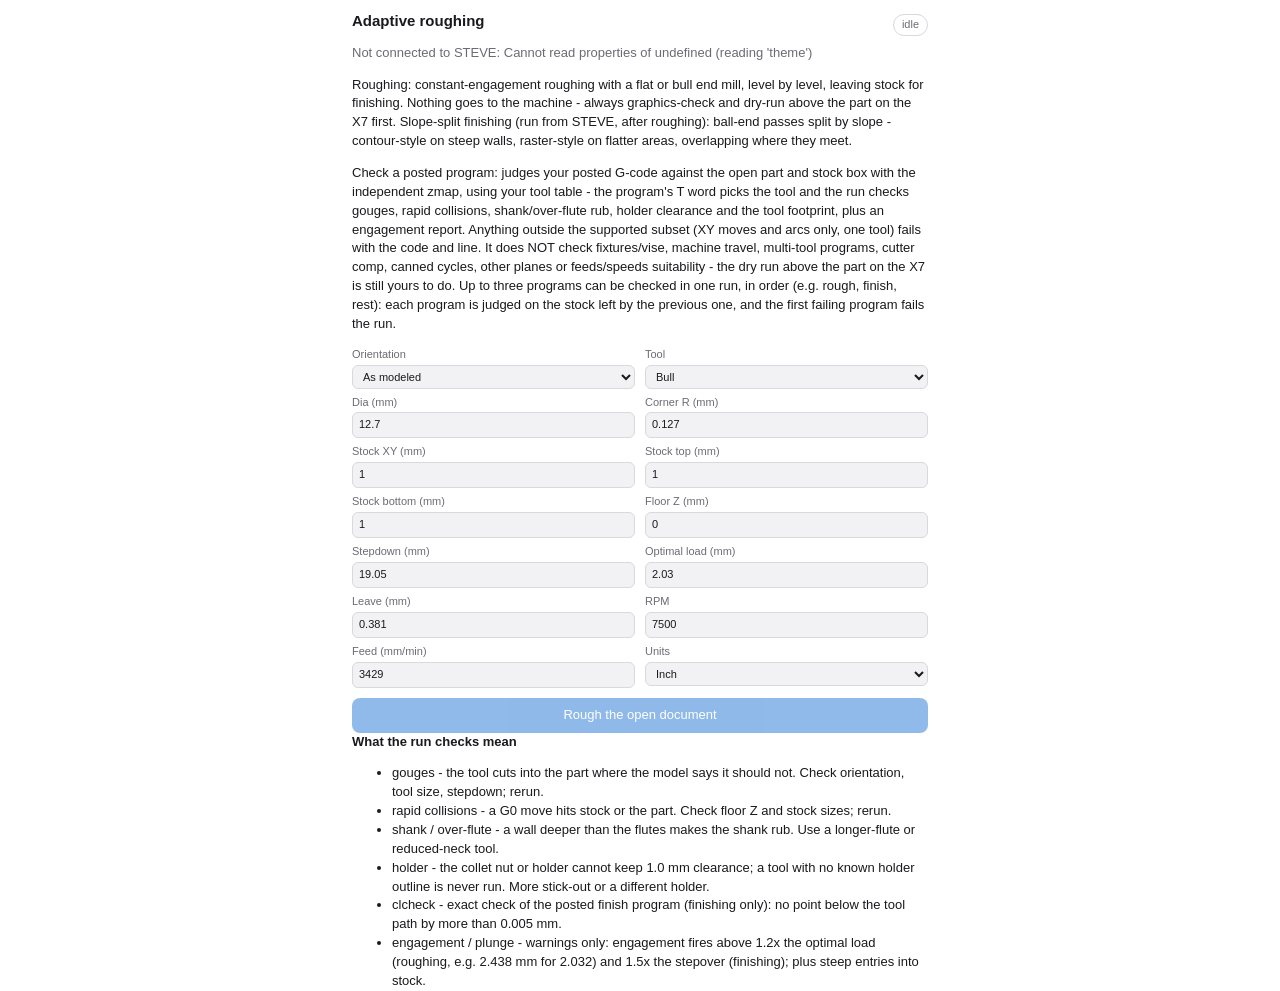
==== connector/panel/index.html @ 4dcea544 "Merge check-chain (CPc) Co-Authored-By: Claude Opus 5.5 (1M context) <noreply@anthropic.com>" ====
<!DOCTYPE html>
<html lang="en">
<head>
<meta charset="utf-8">
<meta name="viewport" content="width=device-width, initial-scale=1">
<title>STEVE CAM roughing</title>
<link rel="stylesheet" href="panel.css">
</head>
<body>
<header>
  <h1>Adaptive roughing</h1>
  <span id="engine-state" class="pill idle">idle</span>
</header>

<main>
  <section id="doc-line">No open document.</section>

  <p>Roughing: constant-engagement roughing with a flat or bull end mill,
    level by level, leaving stock for finishing. Nothing goes to the
    machine - always graphics-check and dry-run above the part on the X7
    first. Slope-split finishing (run from STEVE, after roughing): ball-end
    passes split by slope - contour-style on steep walls, raster-style on
    flatter areas, overlapping where they meet.</p>

  <p>Check a posted program: judges your posted G-code against the open
    part and stock box with the independent zmap, using your tool table -
    the program's T word picks the tool and the run checks gouges, rapid
    collisions, shank/over-flute rub, holder clearance and the tool
    footprint, plus an engagement report. Anything outside the supported
    subset (XY moves and arcs only, one tool) fails with the code and line.
    It does NOT check fixtures/vise, machine travel, multi-tool programs,
    cutter comp, canned cycles, other planes or feeds/speeds suitability -
    the dry run above the part on the X7 is still yours to do. Up to three
    programs can be checked in one run, in order (e.g. rough, finish, rest):
    each program is judged on the stock left by the previous one, and the
    first failing program fails the run.</p>

  <form id="rough-form" autocomplete="off">
    <div class="grid">
      <label>Orientation
        <select name="orientation">
          <option value="as_modeled" selected>As modeled</option>
          <option value="flip_x_180">Flip X 180</option>
          <option value="flip_y_180">Flip Y 180</option>
          <option value="flip_z_180">Flip Z 180</option>
        </select>
      </label>
      <label>Tool
        <select name="tool_type">
          <option value="bull" selected>Bull</option>
          <option value="flat">Flat</option>
          <option value="ball">Ball</option>
        </select>
      </label>
      <label>Dia (mm)<input name="tool_diameter" type="number" step="0.1"
        min="1" max="32" value="12.7"></label>
      <label>Corner R (mm)<input name="corner_radius" type="number"
        step="0.001" min="0" max="8" value="0.127"></label>
      <label>Stock XY (mm)<input name="stock_xy" type="number" step="0.1"
        min="0" max="25.4" value="1"></label>
      <label>Stock top (mm)<input name="stock_top" type="number" step="0.1"
        min="0" max="25.4" value="1"></label>
      <label>Stock bottom (mm)<input name="stock_bottom" type="number"
        step="0.1" min="0" max="25.4" value="1"></label>
      <label>Floor Z (mm)<input name="floor_z" type="number" step="0.1"
        min="0" max="200" value="0"></label>
      <label>Stepdown (mm)<input name="stepdown" type="number" step="0.1"
        min="0.1" max="25.4" value="19.05"></label>
      <label>Optimal load (mm)<input name="optimal_load" type="number"
        step="0.1" min="0.05" max="10" value="2.03"></label>
      <label>Leave (mm)<input name="stock_to_leave" type="number"
        step="0.01" min="0" max="5" value="0.381"></label>
      <label>RPM<input name="rpm" type="number" step="100" min="100"
        max="30000" value="7500"></label>
      <label>Feed (mm/min)<input name="feed" type="number" step="10"
        min="10" max="20000" value="3429"></label>
      <label>Units
        <select name="units">
          <option value="inch" selected>Inch</option>
          <option value="mm">mm</option>
        </select>
      </label>
    </div>
    <button id="rough-open" type="submit" disabled>
      Rough the open document
    </button>
  </form>

  <section id="run-card" class="hidden">
    <div class="run-head">
      <strong id="run-state">…</strong>
      <button id="cancel-btn" type="button">Cancel</button>
    </div>
    <progress id="run-progress" max="1" value="0"></progress>
    <div id="run-message"></div>
    <pre id="run-summary" class="hidden"></pre>
    <img id="run-preview" class="hidden" alt="leftover preview">
  </section>

  <section id="gate-help">
    <strong>What the run checks mean</strong>
    <ul>
      <li>gouges - the tool cuts into the part where the model says it
        should not. Check orientation, tool size, stepdown; rerun.</li>
      <li>rapid collisions - a G0 move hits stock or the part. Check floor Z
        and stock sizes; rerun.</li>
      <li>shank / over-flute - a wall deeper than the flutes makes the
        shank rub. Use a longer-flute or reduced-neck tool.</li>
      <li>holder - the collet nut or holder cannot keep 1.0 mm clearance; a
        tool with no known holder outline is never run. More stick-out or a
        different holder.</li>
      <li>clcheck - exact check of the posted finish program (finishing
        only): no point below the tool path by more than 0.005 mm.</li>
      <li>engagement / plunge - warnings only: engagement fires above 1.2x
        the optimal load (roughing, e.g. 2.438 mm for 2.032) and 1.5x the
        stepover (finishing); plus steep entries into stock.</li>
    </ul>
  </section>

  <section id="events"></section>
</main>

<script src="panel.js"></script>
</body>
</html>
---- connector/panel/panel.css ----
:root {
  --bg: #ffffff;
  --fg: #1a1a1e;
  --muted: #6b6b74;
  --card: #f2f2f5;
  --line: #d8d8de;
  --accent: #0a66d0;
}
body.dark {
  --bg: #17171b;
  --fg: #ececf1;
  --muted: #9a9aa4;
  --card: #222228;
  --line: #34343d;
  --accent: #4da3ff;
}
* { box-sizing: border-box; }
html, body { margin: 0; height: 100%; }
body {
  font: 13px/1.45 -apple-system, "Segoe UI", Roboto, sans-serif;
  background: var(--bg);
  color: var(--fg);
  min-width: 300px;
  max-width: 600px;
  margin: 0 auto;
  padding: 10px 12px 24px;
}
header {
  display: flex;
  align-items: center;
  justify-content: space-between;
  gap: 8px;
}
h1 { font-size: 15px; margin: 0 0 8px; }
.pill {
  font-size: 11px;
  padding: 2px 8px;
  border-radius: 999px;
  border: 1px solid var(--line);
  color: var(--muted);
}
.pill.busy { color: #b35c00; border-color: #b35c00; }
body.dark .pill.busy { color: #ffb066; border-color: #ffb066; }
#doc-line { color: var(--muted); margin: 4px 0 10px; }
.grid {
  display: grid;
  grid-template-columns: 1fr 1fr;
  gap: 6px 10px;
  margin-bottom: 10px;
}
label { display: flex; flex-direction: column; font-size: 11px; color: var(--muted); }
input, select {
  font: inherit;
  color: var(--fg);
  background: var(--card);
  border: 1px solid var(--line);
  border-radius: 6px;
  padding: 4px 6px;
  margin-top: 2px;
}
button {
  font: inherit;
  color: #fff;
  background: var(--accent);
  border: 0;
  border-radius: 8px;
  padding: 8px 12px;
  width: 100%;
}
button:disabled { opacity: 0.45; }
#run-card {
  margin-top: 12px;
  background: var(--card);
  border: 1px solid var(--line);
  border-radius: 10px;
  padding: 10px;
}
.run-head {
  display: flex;
  justify-content: space-between;
  align-items: center;
  margin-bottom: 6px;
}
#cancel-btn { width: auto; padding: 3px 10px; background: #c0392b; font-size: 12px; }
progress { width: 100%; height: 8px; }
#run-message { color: var(--muted); margin-top: 4px; min-height: 18px; }
pre#run-summary {
  white-space: pre-wrap;
  word-break: break-word;
  background: var(--bg);
  border: 1px solid var(--line);
  border-radius: 8px;
  padding: 8px;
  font-size: 11px;
  max-height: 220px;
  overflow: auto;
}
#run-preview { width: 100%; border-radius: 8px; margin-top: 8px; }
#events { margin-top: 10px; color: var(--muted); font-size: 11px; }
.hidden { display: none; }
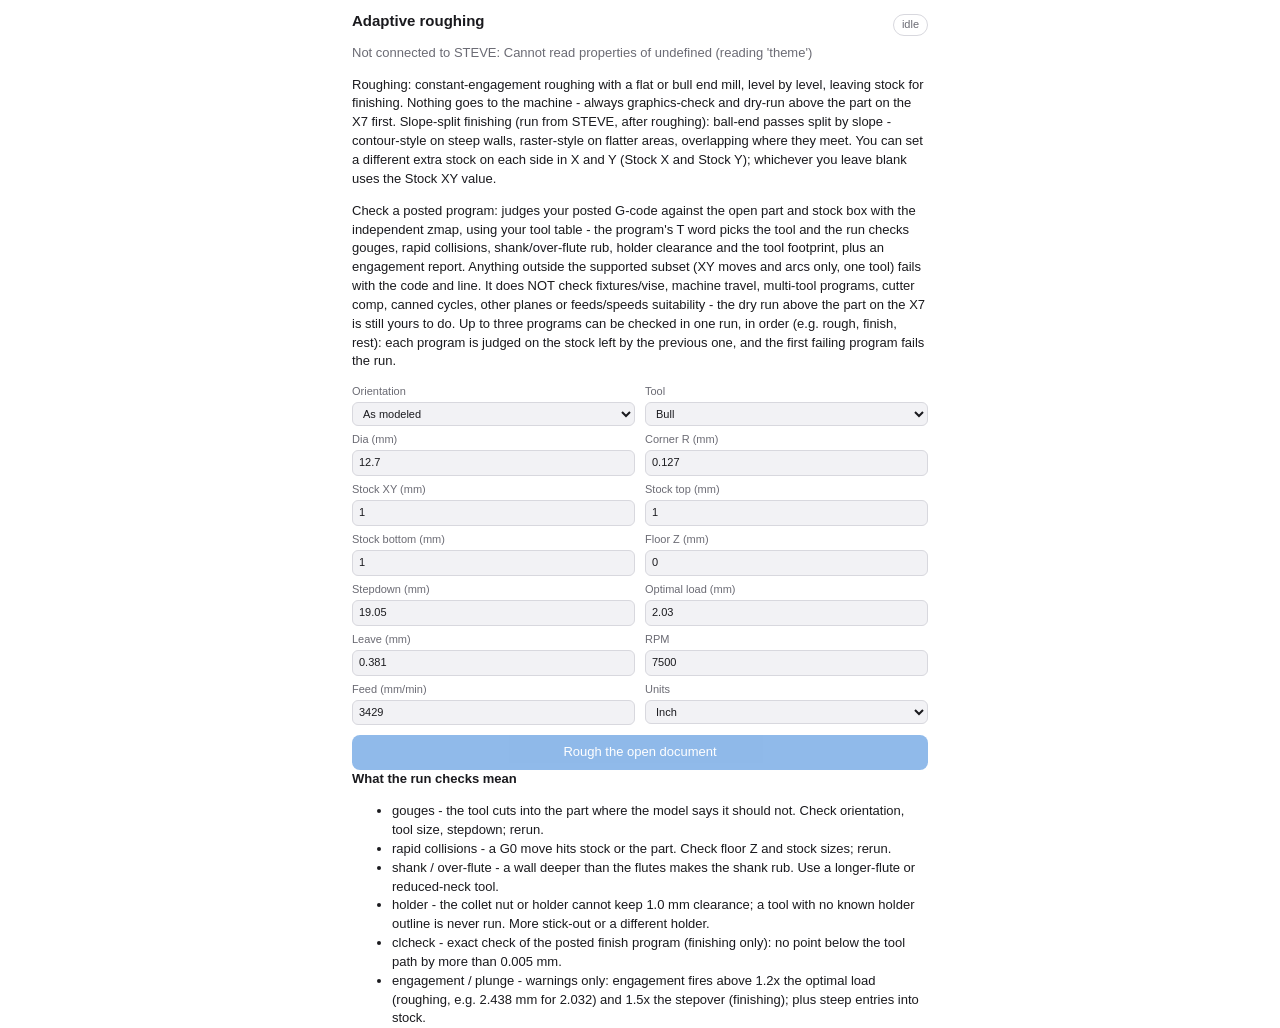
==== commit 700cd6fb: "Merge stock-xy-axes (SX) Co-Authored-By: Claude Opus 5.5 (1M context) <noreply@anthropic.com>" ====
--- a/connector/panel/index.html
+++ b/connector/panel/index.html
@@ -20,7 +20,9 @@
     machine - always graphics-check and dry-run above the part on the X7
     first. Slope-split finishing (run from STEVE, after roughing): ball-end
     passes split by slope - contour-style on steep walls, raster-style on
-    flatter areas, overlapping where they meet.</p>
+    flatter areas, overlapping where they meet. You can set a different extra
+    stock on each side in X and Y (Stock X and Stock Y); whichever you leave
+    blank uses the Stock XY value.</p>
 
   <p>Check a posted program: judges your posted G-code against the open
     part and stock box with the independent zmap, using your tool table -
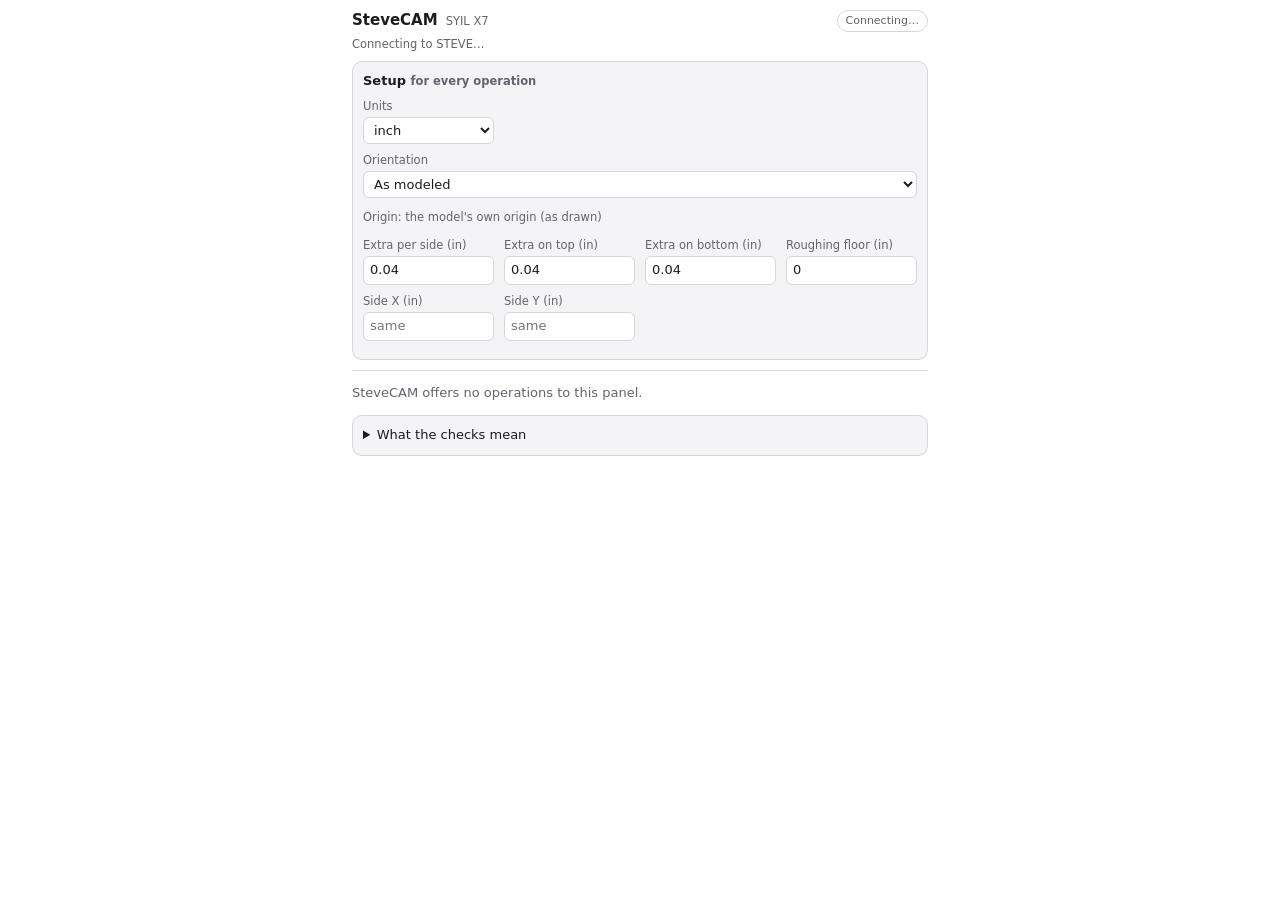
==== commit 4f72c2af: "Panel v2 (Track 3): setup card, job tools, rough/finish/check tabs, unit-aware fields, verdict/atten" ====
--- a/connector/panel/index.html
+++ b/connector/panel/index.html
@@ -1,127 +1,85 @@
-<!DOCTYPE html>
+<!doctype html>
 <html lang="en">
 <head>
 <meta charset="utf-8">
 <meta name="viewport" content="width=device-width, initial-scale=1">
-<title>STEVE CAM roughing</title>
+<title>SteveCAM</title>
 <link rel="stylesheet" href="panel.css">
 </head>
 <body>
-<header>
-  <h1>Adaptive roughing</h1>
-  <span id="engine-state" class="pill idle">idle</span>
+<header class="top">
+  <div class="brand"><h1>SteveCAM</h1><span class="muted small">SYIL X7</span></div>
+  <span id="engine" class="pill" title="SteveCAM engine">Connecting…</span>
 </header>
+<p id="doc-line" class="muted small">Connecting to STEVE…</p>
+<p id="notice" class="notice" role="status" hidden></p>
 
-<main>
-  <section id="doc-line">No open document.</section>
+<section class="card" id="setup" aria-labelledby="setup-h">
+  <h2 id="setup-h">Setup <span class="muted small">for every operation</span></h2>
+  <div class="grid" id="setup-top"></div>
+  <p id="origin-fixed" class="muted small" hidden>Origin: the model's own origin (as drawn)</p>
+  <div class="grid" id="setup-stock"></div>
+  <div id="measure-box" hidden>
+    <div class="inline">
+      <button type="button" id="measure-btn" class="secondary">Measure model</button>
+      <span id="measure-state" class="muted small" role="status"></span>
+    </div>
+    <p id="model-size" class="small" hidden></p>
+    <p id="blank-hint" class="muted small">Or type the blank size: the extras are worked out from it.</p>
+    <div class="grid" id="blank-fields"></div>
+  </div>
+  <p id="block-size" class="small" hidden></p>
+  <div class="inline" id="save-row" hidden>
+    <button type="button" id="save-setup" class="secondary">Save setup</button>
+    <span id="save-state" class="muted small" role="status"></span>
+  </div>
+</section>
 
-  <p>Roughing: constant-engagement roughing with a flat or bull end mill,
-    level by level, leaving stock for finishing. Nothing goes to the
-    machine - always graphics-check and dry-run above the part on the X7
-    first. Slope-split finishing (run from STEVE, after roughing): ball-end
-    passes split by slope - contour-style on steep walls, raster-style on
-    flatter areas, overlapping where they meet. You can set a different extra
-    stock on each side in X and Y (Stock X and Stock Y); whichever you leave
-    blank uses the Stock XY value.</p>
+<details class="card" id="job-tools" hidden open>
+  <summary><h2>Tools for this job</h2></summary>
+  <p class="muted small">Changing a T number here changes it in every program for this job.</p>
+  <div id="job-list"></div>
+</details>
 
-  <p>Check a posted program: judges your posted G-code against the open
-    part and stock box with the independent zmap, using your tool table -
-    the program's T word picks the tool and the run checks gouges, rapid
-    collisions, shank/over-flute rub, holder clearance and the tool
-    footprint, plus an engagement report. Anything outside the supported
-    subset (XY moves and arcs only, one tool) fails with the code and line.
-    It does NOT check fixtures/vise, machine travel, multi-tool programs,
-    cutter comp, canned cycles, other planes or feeds/speeds suitability -
-    the dry run above the part on the X7 is still yours to do. Up to three
-    programs can be checked in one run, in order (e.g. rough, finish, rest):
-    each program is judged on the stock left by the previous one, and the
-    first failing program fails the run.</p>
+<div class="tabs" role="tablist" id="tabs">
+  <button type="button" role="tab" id="tab-rough" data-tab="rough" aria-controls="pane-rough">Rough</button>
+  <button type="button" role="tab" id="tab-finish" data-tab="finish" aria-controls="pane-finish">Finish</button>
+  <button type="button" role="tab" id="tab-check" data-tab="check" aria-controls="pane-check">Check</button>
+</div>
+<p id="no-tabs" class="muted" hidden>SteveCAM offers no operations to this panel.</p>
 
-  <form id="rough-form" autocomplete="off">
-    <div class="grid">
-      <label>Orientation
-        <select name="orientation">
-          <option value="as_modeled" selected>As modeled</option>
-          <option value="flip_x_180">Flip X 180</option>
-          <option value="flip_y_180">Flip Y 180</option>
-          <option value="flip_z_180">Flip Z 180</option>
-        </select>
-      </label>
-      <label>Tool
-        <select name="tool_type">
-          <option value="bull" selected>Bull</option>
-          <option value="flat">Flat</option>
-          <option value="ball">Ball</option>
-        </select>
-      </label>
-      <label>Dia (mm)<input name="tool_diameter" type="number" step="0.1"
-        min="1" max="32" value="12.7"></label>
-      <label>Corner R (mm)<input name="corner_radius" type="number"
-        step="0.001" min="0" max="8" value="0.127"></label>
-      <label>Stock XY (mm)<input name="stock_xy" type="number" step="0.1"
-        min="0" max="25.4" value="1"></label>
-      <label>Stock top (mm)<input name="stock_top" type="number" step="0.1"
-        min="0" max="25.4" value="1"></label>
-      <label>Stock bottom (mm)<input name="stock_bottom" type="number"
-        step="0.1" min="0" max="25.4" value="1"></label>
-      <label>Floor Z (mm)<input name="floor_z" type="number" step="0.1"
-        min="0" max="200" value="0"></label>
-      <label>Stepdown (mm)<input name="stepdown" type="number" step="0.1"
-        min="0.1" max="25.4" value="19.05"></label>
-      <label>Optimal load (mm)<input name="optimal_load" type="number"
-        step="0.1" min="0.05" max="10" value="2.03"></label>
-      <label>Leave (mm)<input name="stock_to_leave" type="number"
-        step="0.01" min="0" max="5" value="0.381"></label>
-      <label>RPM<input name="rpm" type="number" step="100" min="100"
-        max="30000" value="7500"></label>
-      <label>Feed (mm/min)<input name="feed" type="number" step="10"
-        min="10" max="20000" value="3429"></label>
-      <label>Units
-        <select name="units">
-          <option value="inch" selected>Inch</option>
-          <option value="mm">mm</option>
-        </select>
-      </label>
-    </div>
-    <button id="rough-open" type="submit" disabled>
-      Rough the open document
-    </button>
-  </form>
+<section class="pane" id="pane-rough" role="tabpanel" aria-labelledby="tab-rough">
+  <h2>Adaptive rough</h2>
+  <p class="lead">Clears the stock at a steady tool load and leaves stock for the finish.</p>
+  <div id="rough-form"></div>
+</section>
 
-  <section id="run-card" class="hidden">
-    <div class="run-head">
-      <strong id="run-state">…</strong>
-      <button id="cancel-btn" type="button">Cancel</button>
-    </div>
-    <progress id="run-progress" max="1" value="0"></progress>
-    <div id="run-message"></div>
-    <pre id="run-summary" class="hidden"></pre>
-    <img id="run-preview" class="hidden" alt="leftover preview">
-  </section>
+<section class="pane" id="pane-finish" role="tabpanel" aria-labelledby="tab-finish" hidden>
+  <h2>Slope-split finish</h2>
+  <p class="lead">Roughs, then finishes with a ball: Z levels on steep walls, passes on flatter areas. Checked as one chain.</p>
+  <div id="finish-form"></div>
+</section>
 
-  <section id="gate-help">
-    <strong>What the run checks mean</strong>
-    <ul>
-      <li>gouges - the tool cuts into the part where the model says it
-        should not. Check orientation, tool size, stepdown; rerun.</li>
-      <li>rapid collisions - a G0 move hits stock or the part. Check floor Z
-        and stock sizes; rerun.</li>
-      <li>shank / over-flute - a wall deeper than the flutes makes the
-        shank rub. Use a longer-flute or reduced-neck tool.</li>
-      <li>holder - the collet nut or holder cannot keep 1.0 mm clearance; a
-        tool with no known holder outline is never run. More stick-out or a
-        different holder.</li>
-      <li>clcheck - exact check of the posted finish program (finishing
-        only): no point below the tool path by more than 0.005 mm.</li>
-      <li>engagement / plunge - warnings only: engagement fires above 1.2x
-        the optimal load (roughing, e.g. 2.438 mm for 2.032) and 1.5x the
-        stepover (finishing); plus steep entries into stock.</li>
-    </ul>
-  </section>
+<section class="pane" id="pane-check" role="tabpanel" aria-labelledby="tab-check" hidden>
+  <h2>Check a program</h2>
+  <p class="lead">To check a posted program, run “Check program” from STEVE's connector menu and pick the program there.</p>
+  <div id="check-runs"><p class="muted small" id="check-empty">No check results in this panel yet.</p></div>
+</section>
 
-  <section id="events"></section>
-</main>
+<details class="card help" id="help">
+  <summary>What the checks mean</summary>
+  <ul>
+    <li><b>Gouges</b>: the tool cuts into the finished part.</li>
+    <li><b>Rapid collisions</b>: a rapid (G0) move goes through stock or the part.</li>
+    <li><b>Over-flute / shank</b>: the tool cuts above its flutes, so the shank would rub.</li>
+    <li><b>Holder</b>: the holder comes closer than 1.0 mm (0.039 in) to the stock or part.</li>
+    <li><b>Probe clcheck</b>: the finish stays within 0.005 mm (0.0002 in) of the model at every probe point. 0 misses needed.</li>
+    <li><b>Engagement</b> (warning, not a failure): the tool takes more than 1.2× the optimal load (2.438 mm, 0.096 in, for the default) or more than 1.5× the stepover. The feed is slowed there.</li>
+  </ul>
+</details>
 
+<script src="fields.js"></script>
+<script src="report.js"></script>
 <script src="panel.js"></script>
 </body>
 </html>
--- a/connector/panel/panel.css
+++ b/connector/panel/panel.css
@@ -1,100 +1,148 @@
 :root {
   --bg: #ffffff;
-  --fg: #1a1a1e;
-  --muted: #6b6b74;
-  --card: #f2f2f5;
-  --line: #d8d8de;
-  --accent: #0a66d0;
+  --fg: #1b1c20;
+  --muted: #62646d;
+  --card: #f4f4f6;
+  --field: #ffffff;
+  --line: #d6d7dc;
+  --accent: #0b62c4;
+  --accent-fg: #ffffff;
+  --pass: #17723a;  --pass-bg: #e3f4e8;
+  --fail: #b3261e;  --fail-bg: #fbe5e3;
+  --review: #8a5300; --review-bg: #fdf0d9;
+  --info: #335f99;  --info-bg: #e5edf8;
+  --unknown: #5c5e66; --unknown-bg: #ececef;
+  color-scheme: light;
 }
-body.dark {
-  --bg: #17171b;
-  --fg: #ececf1;
-  --muted: #9a9aa4;
-  --card: #222228;
-  --line: #34343d;
-  --accent: #4da3ff;
+:root[data-theme="dark"] {
+  --bg: #16171b;
+  --fg: #e9e9ee;
+  --muted: #9b9da8;
+  --card: #202127;
+  --field: #2a2b32;
+  --line: #3a3b44;
+  --accent: #4f9cf5;
+  --accent-fg: #0b1220;
+  --pass: #6fd08f;  --pass-bg: #183324;
+  --fail: #ff8a80;  --fail-bg: #3d1c1a;
+  --review: #f3c06b; --review-bg: #3a2c12;
+  --info: #9cc1f5;  --info-bg: #1b2a40;
+  --unknown: #b9bbc4; --unknown-bg: #2c2d33;
+  color-scheme: dark;
 }
 * { box-sizing: border-box; }
-html, body { margin: 0; height: 100%; }
+[hidden] { display: none !important; }
+html, body { margin: 0; }
+html { background: var(--bg); }
 body {
-  font: 13px/1.45 -apple-system, "Segoe UI", Roboto, sans-serif;
+  font: 13px/1.45 system-ui, -apple-system, "Segoe UI", Roboto, sans-serif;
   background: var(--bg);
   color: var(--fg);
-  min-width: 300px;
   max-width: 600px;
   margin: 0 auto;
   padding: 10px 12px 24px;
+  overflow-wrap: anywhere;
 }
-header {
-  display: flex;
-  align-items: center;
-  justify-content: space-between;
-  gap: 8px;
+h1 { font-size: 15px; margin: 0; }
+h2 { font-size: 13px; margin: 0 0 8px; }
+h3 { font-size: 12px; margin: 10px 0 6px; color: var(--muted); font-weight: 600; }
+h4 { font-size: 12px; margin: 10px 0 4px; }
+.small { font-size: 11.5px; }
+.muted { color: var(--muted); }
+.top { display: flex; align-items: center; justify-content: space-between; gap: 8px; }
+.brand { display: flex; align-items: baseline; gap: 8px; min-width: 0; }
+.pill { font-size: 11px; padding: 2px 8px; border-radius: 999px; border: 1px solid var(--line); color: var(--muted); white-space: nowrap; }
+.pill.busy { color: var(--review); border-color: var(--review); }
+.pill.idle { color: var(--pass); border-color: var(--pass); }
+#doc-line { margin: 4px 0 8px; }
+.notice { background: var(--review-bg); color: var(--review); border-radius: 8px; padding: 6px 8px; margin: 0 0 8px; }
+.card { background: var(--card); border: 1px solid var(--line); border-radius: 10px; padding: 10px; margin: 0 0 10px; }
+details.card > summary { cursor: pointer; list-style-position: inside; }
+details.card > summary h2 { display: inline; }
+.grid { display: grid; grid-template-columns: repeat(auto-fill, minmax(118px, 1fr)); gap: 8px 10px; margin: 0 0 8px; }
+.fld { display: flex; flex-direction: column; min-width: 0; font-size: 11.5px; color: var(--muted); }
+.fld .lbl { min-height: 1.45em; }
+.fld.wide { grid-column: 1 / -1; }
+input, select {
+  font: inherit; font-size: 13px; color: var(--fg); background: var(--field);
+  border: 1px solid var(--line); border-radius: 6px; padding: 4px 6px; margin-top: 2px;
+  width: 100%; min-width: 0;
 }
-h1 { font-size: 15px; margin: 0 0 8px; }
-.pill {
-  font-size: 11px;
-  padding: 2px 8px;
-  border-radius: 999px;
-  border: 1px solid var(--line);
-  color: var(--muted);
+input:disabled, select:disabled { opacity: 0.6; }
+input:focus-visible, select:focus-visible, button:focus-visible, summary:focus-visible { outline: 2px solid var(--accent); outline-offset: 1px; }
+.fld.bad input, .fld.bad select { border-color: var(--fail); background: var(--fail-bg); }
+.err { color: var(--fail); font-size: 11px; min-height: 0; }
+.err:empty { display: none; }
+.fld .note { font-size: 11px; color: var(--muted); }
+.inline { display: flex; align-items: center; gap: 8px; flex-wrap: wrap; margin: 4px 0; }
+button {
+  font: inherit; color: var(--accent-fg); background: var(--accent); border: 0; border-radius: 8px;
+  padding: 8px 12px; cursor: pointer;
 }
-.pill.busy { color: #b35c00; border-color: #b35c00; }
-body.dark .pill.busy { color: #ffb066; border-color: #ffb066; }
-#doc-line { color: var(--muted); margin: 4px 0 10px; }
-.grid {
-  display: grid;
-  grid-template-columns: 1fr 1fr;
-  gap: 6px 10px;
-  margin-bottom: 10px;
+button:disabled { opacity: 0.45; cursor: default; }
+button.primary { width: 100%; font-weight: 600; }
+button.secondary { background: transparent; color: var(--accent); border: 1px solid var(--accent); padding: 4px 10px; }
+.tabs { display: flex; gap: 4px; border-bottom: 1px solid var(--line); margin: 4px 0 10px; }
+.tabs button {
+  background: transparent; color: var(--muted); border-radius: 8px 8px 0 0; padding: 6px 12px;
+  border: 1px solid transparent; border-bottom: 0; margin-bottom: -1px; flex: 0 1 auto;
 }
-label { display: flex; flex-direction: column; font-size: 11px; color: var(--muted); }
-input, select {
-  font: inherit;
-  color: var(--fg);
-  background: var(--card);
-  border: 1px solid var(--line);
-  border-radius: 6px;
-  padding: 4px 6px;
-  margin-top: 2px;
-}
-button {
-  font: inherit;
-  color: #fff;
-  background: var(--accent);
-  border: 0;
-  border-radius: 8px;
-  padding: 8px 12px;
-  width: 100%;
-}
-button:disabled { opacity: 0.45; }
-#run-card {
-  margin-top: 12px;
-  background: var(--card);
-  border: 1px solid var(--line);
-  border-radius: 10px;
-  padding: 10px;
-}
-.run-head {
-  display: flex;
-  justify-content: space-between;
-  align-items: center;
-  margin-bottom: 6px;
-}
-#cancel-btn { width: auto; padding: 3px 10px; background: #c0392b; font-size: 12px; }
-progress { width: 100%; height: 8px; }
-#run-message { color: var(--muted); margin-top: 4px; min-height: 18px; }
-pre#run-summary {
-  white-space: pre-wrap;
-  word-break: break-word;
-  background: var(--bg);
-  border: 1px solid var(--line);
-  border-radius: 8px;
-  padding: 8px;
-  font-size: 11px;
-  max-height: 220px;
-  overflow: auto;
-}
-#run-preview { width: 100%; border-radius: 8px; margin-top: 8px; }
-#events { margin-top: 10px; color: var(--muted); font-size: 11px; }
-.hidden { display: none; }
+.tabs button[aria-selected="true"] { color: var(--fg); background: var(--bg); border-color: var(--line); font-weight: 600; }
+.lead { color: var(--muted); margin: 0 0 8px; }
+.group { border-top: 1px solid var(--line); padding-top: 6px; margin-top: 6px; }
+details.group > summary { cursor: pointer; font-size: 12px; font-weight: 600; color: var(--muted); margin-bottom: 6px; }
+.setup-line { background: var(--card); border: 1px solid var(--line); border-radius: 8px; padding: 6px 8px; margin: 8px 0; font-size: 12px; }
+.errors { color: var(--fail); margin: 6px 0; padding-left: 18px; }
+.errors:empty { display: none; }
+.reason { color: var(--muted); font-size: 12px; margin: 4px 0; }
+.reason:empty { display: none; }
+.run { margin-top: 10px; background: var(--card); border: 1px solid var(--line); border-radius: 10px; padding: 10px; }
+.run-head { display: flex; justify-content: space-between; align-items: center; gap: 8px; margin-bottom: 6px; }
+.run-state { font-weight: 600; }
+.run .cancel { background: var(--fail); color: #fff; padding: 3px 10px; font-size: 12px; }
+progress { width: 100%; height: 8px; accent-color: var(--accent); }
+.run-msg { color: var(--muted); margin-top: 4px; }
+.run-msg:empty { display: none; }
+.run-err { background: var(--fail-bg); color: var(--fail); border-radius: 8px; padding: 6px 8px; margin-top: 6px; }
+.run-err .next { color: var(--fg); margin-top: 2px; }
+.run-preview { display: block; width: 100%; height: auto; border-radius: 8px; margin-top: 8px; border: 1px solid var(--line); }
+.results { margin-top: 6px; }
+.verdict { display: flex; flex-wrap: wrap; align-items: center; gap: 6px 8px; margin: 4px 0 6px; }
+.vbadge { font-weight: 700; border-radius: 6px; padding: 2px 8px; }
+.v-summary { flex: 1 1 160px; }
+.v-override { flex: 1 1 100%; color: var(--fail); font-size: 12px; }
+.badge { display: inline-block; min-width: 56px; text-align: center; font-size: 10.5px; font-weight: 700; border-radius: 4px; padding: 1px 4px; }
+.b-pass { color: var(--pass); background: var(--pass-bg); }
+.b-fail { color: var(--fail); background: var(--fail-bg); }
+.b-review { color: var(--review); background: var(--review-bg); }
+.b-info { color: var(--info); background: var(--info-bg); }
+.b-unknown { color: var(--unknown); background: var(--unknown-bg); }
+.gate { display: grid; grid-template-columns: auto minmax(0, 1fr); column-gap: 8px; align-items: baseline; padding: 3px 0; border-bottom: 1px solid var(--line); }
+.gate .g-detail { grid-column: 2; color: var(--muted); font-size: 12px; }
+.gate .badge { grid-row: span 2; }
+.facts { display: grid; grid-template-columns: repeat(auto-fill, minmax(120px, 1fr)); gap: 4px 10px; margin: 6px 0; }
+.fact { display: flex; flex-direction: column; }
+.f-label { color: var(--muted); font-size: 11px; }
+.f-value { font-weight: 600; }
+.attn { border-radius: 8px; padding: 4px 8px; margin: 6px 0; }
+.attn h4 { margin: 2px 0; }
+.attn ul { margin: 0; padding-left: 16px; }
+.attn li { margin: 4px 0; }
+.attn-blocker { background: var(--fail-bg); }
+.attn-blocker h4 { color: var(--fail); }
+.attn-review { background: var(--review-bg); }
+.attn-review h4 { color: var(--review); }
+.attn-info, .attn-other { background: var(--info-bg); }
+.attn-info h4, .attn-other h4 { color: var(--info); }
+.a-where { font-size: 11.5px; color: var(--muted); font-variant-numeric: tabular-nums; }
+.a-next { font-size: 12px; }
+ul.plain, ul.warn { margin: 2px 0; padding-left: 18px; }
+.prog { border-top: 2px solid var(--line); margin-top: 10px; padding-top: 2px; }
+.programs { margin: 4px 0; }
+.job-row { display: grid; grid-template-columns: minmax(0, 1fr) 64px; gap: 2px 8px; align-items: center; padding: 4px 0; border-bottom: 1px solid var(--line); }
+.job-row .err { grid-column: 1 / -1; }
+.job-row .ok { grid-column: 1 / -1; color: var(--pass); font-size: 11px; }
+.job-row .ok:empty { display: none; }
+.help ul { margin: 6px 0 0; padding-left: 18px; }
+.help li { margin: 3px 0; }
+.check-run { border-top: 1px solid var(--line); padding-top: 6px; margin-top: 6px; }
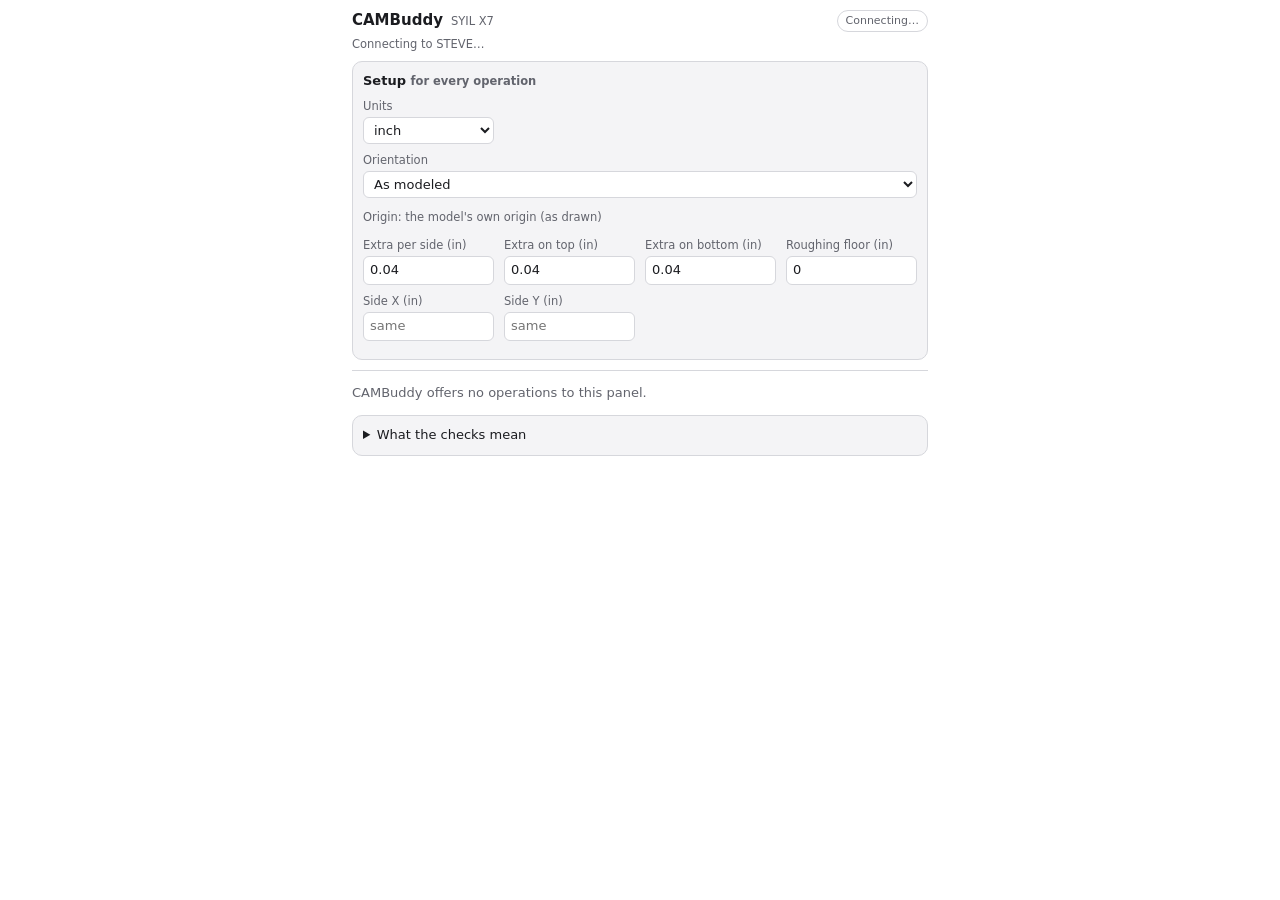
==== commit e612efb3: "Rename SteveCAM branding to CAMBuddy Renames our own name (code, panel, menu-bar app, LaunchAgent la" ====
--- a/connector/panel/index.html
+++ b/connector/panel/index.html
@@ -3,13 +3,13 @@
 <head>
 <meta charset="utf-8">
 <meta name="viewport" content="width=device-width, initial-scale=1">
-<title>SteveCAM</title>
+<title>CAMBuddy</title>
 <link rel="stylesheet" href="panel.css">
 </head>
 <body>
 <header class="top">
-  <div class="brand"><h1>SteveCAM</h1><span class="muted small">SYIL X7</span></div>
-  <span id="engine" class="pill" title="SteveCAM engine">Connecting…</span>
+  <div class="brand"><h1>CAMBuddy</h1><span class="muted small">SYIL X7</span></div>
+  <span id="engine" class="pill" title="CAMBuddy engine">Connecting…</span>
 </header>
 <p id="doc-line" class="muted small">Connecting to STEVE…</p>
 <p id="notice" class="notice" role="status" hidden></p>
@@ -27,6 +27,7 @@
     <p id="model-size" class="small" hidden></p>
     <p id="blank-hint" class="muted small">Or type the blank size: the extras are worked out from it.</p>
     <div class="grid" id="blank-fields"></div>
+    <p id="blank-partial" class="partial small" role="status" hidden>Fill all three to use the blank size.</p>
   </div>
   <p id="block-size" class="small" hidden></p>
   <div class="inline" id="save-row" hidden>
@@ -46,7 +47,7 @@
   <button type="button" role="tab" id="tab-finish" data-tab="finish" aria-controls="pane-finish">Finish</button>
   <button type="button" role="tab" id="tab-check" data-tab="check" aria-controls="pane-check">Check</button>
 </div>
-<p id="no-tabs" class="muted" hidden>SteveCAM offers no operations to this panel.</p>
+<p id="no-tabs" class="muted" hidden>CAMBuddy offers no operations to this panel.</p>
 
 <section class="pane" id="pane-rough" role="tabpanel" aria-labelledby="tab-rough">
   <h2>Adaptive rough</h2>
@@ -62,8 +63,13 @@
 
 <section class="pane" id="pane-check" role="tabpanel" aria-labelledby="tab-check" hidden>
   <h2>Check a program</h2>
-  <p class="lead">To check a posted program, run “Check program” from STEVE's connector menu and pick the program there.</p>
+  <p class="lead">To check a posted program, run “Check program” from STEVE's connector menu and pick the program and its origin there.</p>
   <div id="check-runs"><p class="muted small" id="check-empty">No check results in this panel yet.</p></div>
+</section>
+
+<section class="card" id="recent" hidden aria-labelledby="recent-h">
+  <h2 id="recent-h">Recent runs</h2>
+  <div id="recent-list"></div>
 </section>
 
 <details class="card help" id="help">
@@ -80,6 +86,7 @@
 
 <script src="fields.js"></script>
 <script src="report.js"></script>
+<script src="viewer.js"></script>
 <script src="panel.js"></script>
 </body>
 </html>
--- a/connector/panel/panel.css
+++ b/connector/panel/panel.css
@@ -73,6 +73,7 @@
 .fld.bad input, .fld.bad select { border-color: var(--fail); background: var(--fail-bg); }
 .err { color: var(--fail); font-size: 11px; min-height: 0; }
 .err:empty { display: none; }
+.partial { color: var(--review); margin: 0 0 6px; }
 .fld .note { font-size: 11px; color: var(--muted); }
 .inline { display: flex; align-items: center; gap: 8px; flex-wrap: wrap; margin: 4px 0; }
 button {
@@ -146,3 +147,17 @@
 .help ul { margin: 6px 0 0; padding-left: 18px; }
 .help li { margin: 3px 0; }
 .check-run { border-top: 1px solid var(--line); padding-top: 6px; margin-top: 6px; }
+
+/* 3D viewer (task VIEW3D) */
+.v3d { margin-top: 10px; }
+.v3d-canvas { display: block; width: 420px; max-width: 100%; border: 1px solid var(--line); border-radius: 6px; }
+.v3d-tools { display: flex; flex-wrap: wrap; gap: 10px; margin-top: 6px; font-size: 12px; color: var(--fg); }
+.v3d-tools label { display: inline-flex; align-items: center; gap: 3px; white-space: nowrap; }
+.v3d-tools input[type="checkbox"] { width: auto; margin: 0; padding: 0; }
+.v3d-status { font-size: 12px; color: var(--muted); margin-top: 4px; }
+.v3d-note { font-size: 12px; color: var(--muted); margin: 8px 0 0; }
+.recent-run { border-top: 1px solid var(--line); padding: 6px 0; display: flex; flex-wrap: wrap; align-items: center; gap: 8px; }
+.recent-run:first-child { border-top: none; padding-top: 0; }
+.recent-info { flex: 1 1 auto; min-width: 0; }
+.recent-run .show3d-btn { font-size: 12px; padding: 3px 10px; }
+.recent-view { flex: 1 1 100%; min-width: 0; }
